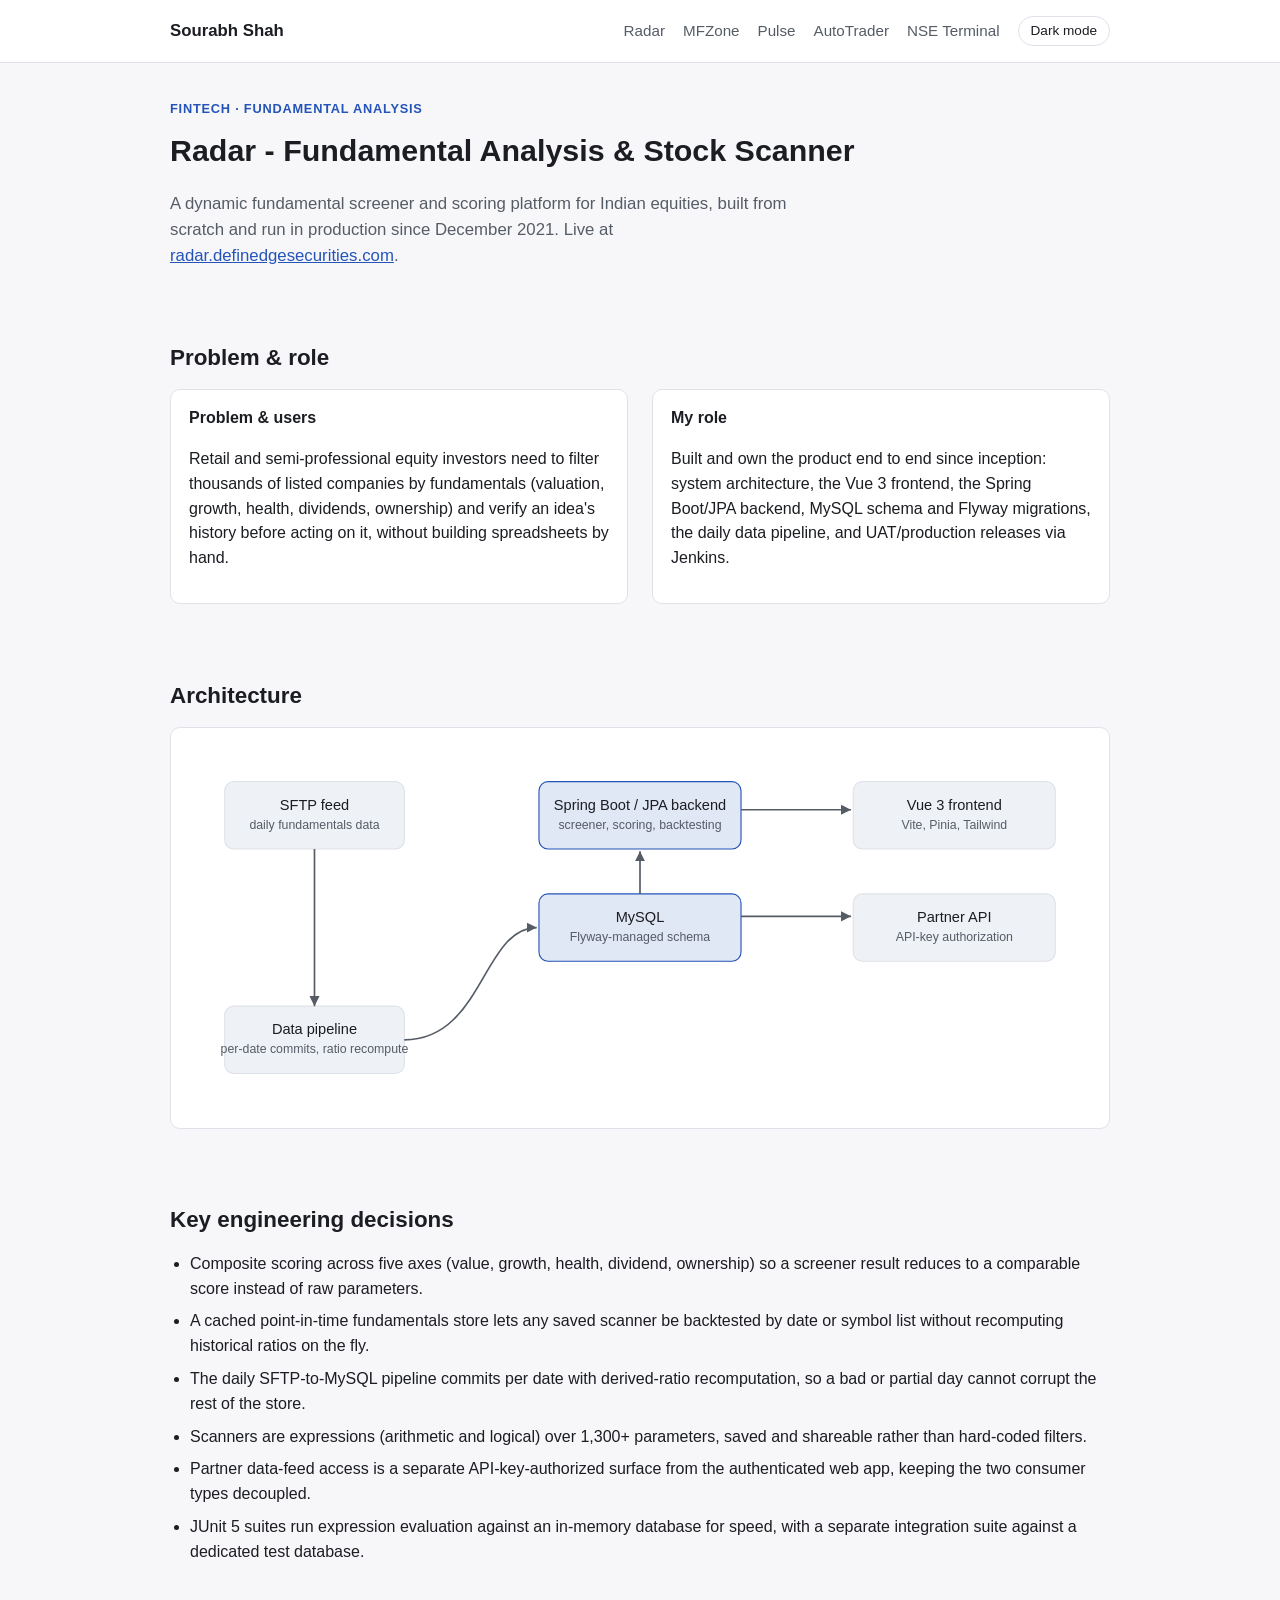
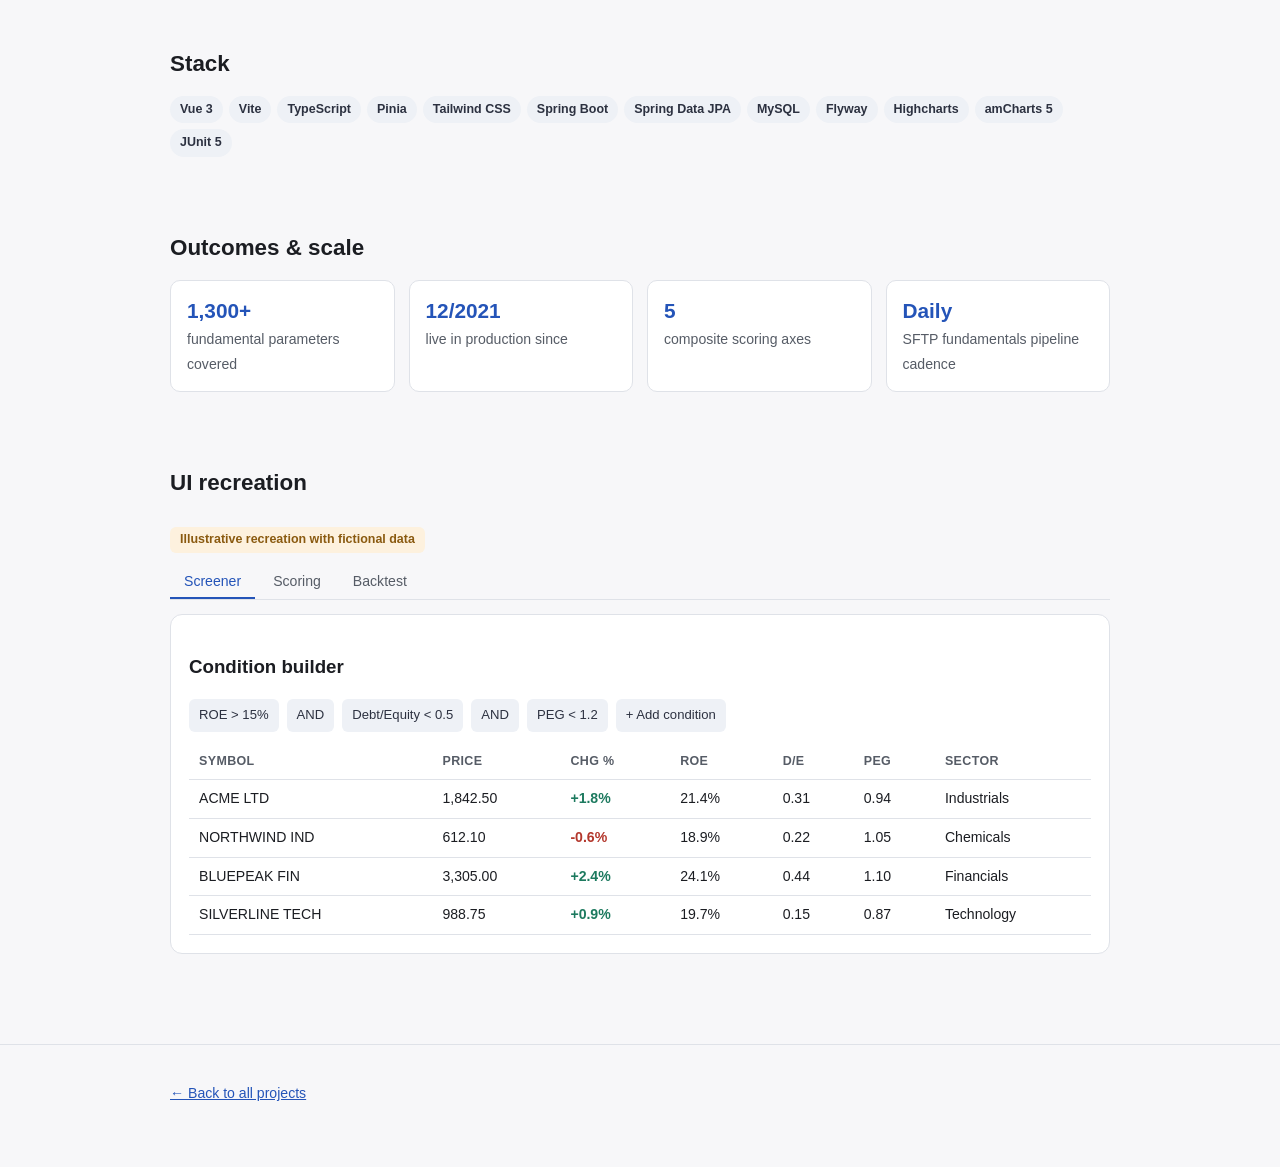
==== projects/radar.html @ 510c9274 "Add portfolio site: case studies for Radar, MFZone, Pulse, AutoTrader, NSE terminal Static HTML/CSS/" ====
<!doctype html>
<html lang="en">
<head>
<meta charset="utf-8">
<meta name="viewport" content="width=device-width, initial-scale=1">
<title>Radar - Fundamental Screener | Sourabh Shah</title>
<meta name="description" content="Case study: Radar, a fundamental analysis and stock screening platform for Indian equities.">
<script>try{var t=localStorage.getItem("theme");if(t)document.documentElement.setAttribute("data-theme",t);}catch(e){}</script>
<link rel="stylesheet" href="../style.css">
</head>
<body>
<header class="site-header">
  <div class="wrap">
    <a class="brand" href="../index.html">Sourabh Shah</a>
    <nav class="site-nav" aria-label="Primary">
      <a href="radar.html">Radar</a>
      <a href="mfzone.html">MFZone</a>
      <a href="pulse.html">Pulse</a>
      <a href="autotrader.html">AutoTrader</a>
      <a href="nse-terminal.html">NSE Terminal</a>
      <button class="theme-toggle" type="button">Dark mode</button>
    </nav>
  </div>
</header>

<main>
  <div class="wrap">
    <section class="case-header">
      <p class="kicker">Fintech &middot; Fundamental analysis</p>
      <h1>Radar - Fundamental Analysis &amp; Stock Scanner</h1>
      <p class="summary-line">A dynamic fundamental screener and scoring platform for Indian equities, built from scratch and run in production since December 2021. Live at <a href="https://radar.definedgesecurities.com" rel="noopener">radar.definedgesecurities.com</a>.</p>
    </section>

    <section aria-labelledby="context-heading">
      <h2 id="context-heading">Problem &amp; role</h2>
      <div class="two-col">
        <div class="info-box">
          <h3>Problem &amp; users</h3>
          <p>Retail and semi-professional equity investors need to filter thousands of listed companies by fundamentals (valuation, growth, health, dividends, ownership) and verify an idea's history before acting on it, without building spreadsheets by hand.</p>
        </div>
        <div class="info-box">
          <h3>My role</h3>
          <p>Built and own the product end to end since inception: system architecture, the Vue 3 frontend, the Spring Boot/JPA backend, MySQL schema and Flyway migrations, the daily data pipeline, and UAT/production releases via Jenkins.</p>
        </div>
      </div>
    </section>

    <section aria-labelledby="arch-heading">
      <h2 id="arch-heading">Architecture</h2>
      <div class="diagram-wrap">
        <svg viewBox="0 0 800 320" role="img" aria-label="Architecture diagram: an SFTP fundamentals feed lands in a MySQL database via a daily pipeline; a Spring Boot and JPA backend reads and writes that database and serves both the Vue 3 frontend and an external partner API over API-key authorization.">
          <defs>
            <marker id="arrowhead" markerWidth="8" markerHeight="8" refX="6" refY="3" orient="auto">
              <path d="M0,0 L6,3 L0,6 Z" fill="currentColor" style="color:var(--text-muted)"></path>
            </marker>
          </defs>

          <rect class="diagram-box" x="30" y="30" width="160" height="60" rx="8"></rect>
          <text class="diagram-label" x="110" y="55" text-anchor="middle">SFTP feed</text>
          <text class="diagram-sublabel" x="110" y="72" text-anchor="middle">daily fundamentals data</text>

          <rect class="diagram-box" x="30" y="230" width="160" height="60" rx="8"></rect>
          <text class="diagram-label" x="110" y="255" text-anchor="middle">Data pipeline</text>
          <text class="diagram-sublabel" x="110" y="272" text-anchor="middle">per-date commits, ratio recompute</text>

          <rect class="diagram-box accent" x="310" y="130" width="180" height="60" rx="8"></rect>
          <text class="diagram-label" x="400" y="155" text-anchor="middle">MySQL</text>
          <text class="diagram-sublabel" x="400" y="172" text-anchor="middle">Flyway-managed schema</text>

          <rect class="diagram-box accent" x="310" y="30" width="180" height="60" rx="8"></rect>
          <text class="diagram-label" x="400" y="55" text-anchor="middle">Spring Boot / JPA backend</text>
          <text class="diagram-sublabel" x="400" y="72" text-anchor="middle">screener, scoring, backtesting</text>

          <rect class="diagram-box" x="590" y="30" width="180" height="60" rx="8"></rect>
          <text class="diagram-label" x="680" y="55" text-anchor="middle">Vue 3 frontend</text>
          <text class="diagram-sublabel" x="680" y="72" text-anchor="middle">Vite, Pinia, Tailwind</text>

          <rect class="diagram-box" x="590" y="130" width="180" height="60" rx="8"></rect>
          <text class="diagram-label" x="680" y="155" text-anchor="middle">Partner API</text>
          <text class="diagram-sublabel" x="680" y="172" text-anchor="middle">API-key authorization</text>

          <path class="diagram-arrow" d="M110,90 L110,230"></path>
          <path class="diagram-arrow" d="M190,260 C260,260 260,160 308,160"></path>
          <path class="diagram-arrow" d="M400,130 L400,92"></path>
          <path class="diagram-arrow" d="M490,55 L588,55"></path>
          <path class="diagram-arrow" d="M490,150 C540,150 540,150 588,150"></path>
        </svg>
      </div>
    </section>

    <section aria-labelledby="decisions-heading">
      <h2 id="decisions-heading">Key engineering decisions</h2>
      <ul class="bullet-list">
        <li>Composite scoring across five axes (value, growth, health, dividend, ownership) so a screener result reduces to a comparable score instead of raw parameters.</li>
        <li>A cached point-in-time fundamentals store lets any saved scanner be backtested by date or symbol list without recomputing historical ratios on the fly.</li>
        <li>The daily SFTP-to-MySQL pipeline commits per date with derived-ratio recomputation, so a bad or partial day cannot corrupt the rest of the store.</li>
        <li>Scanners are expressions (arithmetic and logical) over 1,300+ parameters, saved and shareable rather than hard-coded filters.</li>
        <li>Partner data-feed access is a separate API-key-authorized surface from the authenticated web app, keeping the two consumer types decoupled.</li>
        <li>JUnit 5 suites run expression evaluation against an in-memory database for speed, with a separate integration suite against a dedicated test database.</li>
      </ul>
    </section>

    <section aria-labelledby="stack-heading">
      <h2 id="stack-heading">Stack</h2>
      <div class="chips">
        <span class="chip">Vue 3</span>
        <span class="chip">Vite</span>
        <span class="chip">TypeScript</span>
        <span class="chip">Pinia</span>
        <span class="chip">Tailwind CSS</span>
        <span class="chip">Spring Boot</span>
        <span class="chip">Spring Data JPA</span>
        <span class="chip">MySQL</span>
        <span class="chip">Flyway</span>
        <span class="chip">Highcharts</span>
        <span class="chip">amCharts 5</span>
        <span class="chip">JUnit 5</span>
      </div>
    </section>

    <section aria-labelledby="outcomes-heading">
      <h2 id="outcomes-heading">Outcomes &amp; scale</h2>
      <div class="outcomes-grid">
        <div class="outcome-card">
          <span class="stat">1,300+</span>
          <span class="stat-label">fundamental parameters covered</span>
        </div>
        <div class="outcome-card">
          <span class="stat">12/2021</span>
          <span class="stat-label">live in production since</span>
        </div>
        <div class="outcome-card">
          <span class="stat">5</span>
          <span class="stat-label">composite scoring axes</span>
        </div>
        <div class="outcome-card">
          <span class="stat">Daily</span>
          <span class="stat-label">SFTP fundamentals pipeline cadence</span>
        </div>
      </div>
    </section>

    <section aria-labelledby="ui-heading">
      <h2 id="ui-heading">UI recreation</h2>
      <p class="mockup-label">Illustrative recreation with fictional data</p>

      <div data-tabs>
        <div class="tabs">
          <button class="tab-btn active" type="button" data-tab-target="screener">Screener</button>
          <button class="tab-btn" type="button" data-tab-target="scoring">Scoring</button>
          <button class="tab-btn" type="button" data-tab-target="backtest">Backtest</button>
        </div>

        <div class="tab-panel active" data-tab="screener">
          <div class="mockup">
            <h3>Condition builder</h3>
            <div class="mockup-toolbar">
              <span class="pill">ROE &gt; 15%</span>
              <span class="pill">AND</span>
              <span class="pill">Debt/Equity &lt; 0.5</span>
              <span class="pill">AND</span>
              <span class="pill">PEG &lt; 1.2</span>
              <span class="pill">+ Add condition</span>
            </div>
            <table class="mock-table">
              <thead>
                <tr><th>Symbol</th><th>Price</th><th>Chg %</th><th>ROE</th><th>D/E</th><th>PEG</th><th>Sector</th></tr>
              </thead>
              <tbody>
                <tr><td>ACME LTD</td><td>1,842.50</td><td class="num-up">+1.8%</td><td>21.4%</td><td>0.31</td><td>0.94</td><td>Industrials</td></tr>
                <tr><td>NORTHWIND IND</td><td>612.10</td><td class="num-down">-0.6%</td><td>18.9%</td><td>0.22</td><td>1.05</td><td>Chemicals</td></tr>
                <tr><td>BLUEPEAK FIN</td><td>3,305.00</td><td class="num-up">+2.4%</td><td>24.1%</td><td>0.44</td><td>1.10</td><td>Financials</td></tr>
                <tr><td>SILVERLINE TECH</td><td>988.75</td><td class="num-up">+0.9%</td><td>19.7%</td><td>0.15</td><td>0.87</td><td>Technology</td></tr>
              </tbody>
            </table>
          </div>
        </div>

        <div class="tab-panel" data-tab="scoring">
          <div class="mockup">
            <h3>ACME LTD - composite score</h3>
            <div class="axis-bars">
              <div class="axis-row"><span>Value</span><span class="axis-track"><span class="axis-fill" style="width:72%"></span></span><span>72</span></div>
              <div class="axis-row"><span>Growth</span><span class="axis-track"><span class="axis-fill" style="width:85%"></span></span><span>85</span></div>
              <div class="axis-row"><span>Health</span><span class="axis-track"><span class="axis-fill" style="width:64%"></span></span><span>64</span></div>
              <div class="axis-row"><span>Dividend</span><span class="axis-track"><span class="axis-fill" style="width:40%"></span></span><span>40</span></div>
              <div class="axis-row"><span>Ownership</span><span class="axis-track"><span class="axis-fill" style="width:58%"></span></span><span>58</span></div>
            </div>
          </div>
        </div>

        <div class="tab-panel" data-tab="backtest">
          <div class="mockup">
            <h3>Backtest: "High ROE, low leverage" scanner, 2021-01-01 to 2025-12-31</h3>
            <div class="backtest-strip">
              <div class="stat-tile"><span class="v num-up">+184%</span><span class="l">Cumulative return</span></div>
              <div class="stat-tile"><span class="v">41</span><span class="l">Avg. matches per run</span></div>
              <div class="stat-tile"><span class="v">62%</span><span class="l">Hit rate (1Y fwd)</span></div>
              <div class="stat-tile"><span class="v num-down">-28%</span><span class="l">Max drawdown</span></div>
            </div>
          </div>
        </div>
      </div>
    </section>
  </div>
</main>

<footer class="site-footer">
  <div class="wrap">
    <p><a href="../index.html">&larr; Back to all projects</a></p>
  </div>
</footer>

<script src="../theme.js" defer></script>
</body>
</html>
---- style.css ----
/* Sourabh Shah - portfolio stylesheet. One shared file, no build step. */

:root {
  --bg: #f7f7f9;
  --bg-alt: #ffffff;
  --text: #1b1d22;
  --text-muted: #565c66;
  --border: #dfe2e8;
  --accent: #2454b8;
  --accent-2: #1d7a5f;
  --card-bg: #ffffff;
  --chip-bg: #eef1f6;
  --chip-text: #2c3140;
  --code-bg: #eef0f4;
  --shadow: 0 1px 2px rgba(20, 24, 33, 0.06), 0 4px 12px rgba(20, 24, 33, 0.05);
  --badge-good-bg: #e3f5ec;
  --badge-good-text: #14603f;
  --badge-warn-bg: #fdf1de;
  --badge-warn-text: #8a5a10;
  --badge-bad-bg: #fbe7e7;
  --badge-bad-text: #8a2323;
  --up: #1d7a5f;
  --down: #b3372c;
}

@media (prefers-color-scheme: dark) {
  :root:not([data-theme="light"]) {
    --bg: #14161b;
    --bg-alt: #1b1e25;
    --text: #eceef2;
    --text-muted: #a2a8b5;
    --border: #2c313c;
    --accent: #6c9bff;
    --accent-2: #57c79a;
    --card-bg: #1b1e25;
    --chip-bg: #262b35;
    --chip-text: #d3d8e2;
    --code-bg: #20242c;
    --shadow: 0 1px 2px rgba(0, 0, 0, 0.3), 0 4px 16px rgba(0, 0, 0, 0.35);
    --badge-good-bg: #143529;
    --badge-good-text: #6fdcae;
    --badge-warn-bg: #3a2c10;
    --badge-warn-text: #f0c069;
    --badge-bad-bg: #3a1414;
    --badge-bad-text: #f29a9a;
    --up: #57c79a;
    --down: #ef7a6d;
  }
}

:root[data-theme="dark"] {
  --bg: #14161b;
  --bg-alt: #1b1e25;
  --text: #eceef2;
  --text-muted: #a2a8b5;
  --border: #2c313c;
  --accent: #6c9bff;
  --accent-2: #57c79a;
  --card-bg: #1b1e25;
  --chip-bg: #262b35;
  --chip-text: #d3d8e2;
  --code-bg: #20242c;
  --shadow: 0 1px 2px rgba(0, 0, 0, 0.3), 0 4px 16px rgba(0, 0, 0, 0.35);
  --badge-good-bg: #143529;
  --badge-good-text: #6fdcae;
  --badge-warn-bg: #3a2c10;
  --badge-warn-text: #f0c069;
  --badge-bad-bg: #3a1414;
  --badge-bad-text: #f29a9a;
  --up: #57c79a;
  --down: #ef7a6d;
}

* {
  box-sizing: border-box;
}

html {
  color-scheme: light dark;
}

body {
  margin: 0;
  background: var(--bg);
  color: var(--text);
  font-family: -apple-system, BlinkMacSystemFont, "Segoe UI", Roboto, Helvetica, Arial, sans-serif;
  line-height: 1.55;
  font-size: 16px;
}

a {
  color: var(--accent);
}

.wrap {
  max-width: 980px;
  margin: 0 auto;
  padding: 0 20px;
}

/* Header / nav */

.site-header {
  border-bottom: 1px solid var(--border);
  background: var(--bg-alt);
}

.site-header .wrap {
  display: flex;
  align-items: center;
  justify-content: space-between;
  gap: 16px;
  padding-top: 16px;
  padding-bottom: 16px;
}

.brand {
  font-weight: 700;
  font-size: 1.05rem;
  color: var(--text);
  text-decoration: none;
}

.site-nav {
  display: flex;
  align-items: center;
  gap: 18px;
  flex-wrap: wrap;
}

.site-nav a {
  color: var(--text-muted);
  text-decoration: none;
  font-size: 0.95rem;
}

.site-nav a:hover {
  color: var(--accent);
}

.theme-toggle {
  border: 1px solid var(--border);
  background: var(--bg-alt);
  color: var(--text);
  border-radius: 999px;
  padding: 6px 12px;
  font-size: 0.85rem;
  cursor: pointer;
  line-height: 1.2;
}

.theme-toggle:hover {
  border-color: var(--accent);
}

/* Hero / intro */

.hero {
  padding: 48px 0 32px;
}

.hero h1 {
  margin: 0 0 6px;
  font-size: 2rem;
}

.hero .role {
  color: var(--accent);
  font-weight: 600;
  font-size: 1.1rem;
  margin: 0 0 10px;
}

.hero .meta {
  color: var(--text-muted);
  margin: 0 0 18px;
}

.hero .stack-line {
  color: var(--text-muted);
  max-width: 65ch;
}

/* Sections */

section {
  padding: 28px 0;
}

section h2 {
  font-size: 1.4rem;
  margin-bottom: 14px;
}

/* Project grid on index */

.project-grid {
  display: grid;
  grid-template-columns: repeat(auto-fit, minmax(260px, 1fr));
  gap: 16px;
}

.project-card {
  background: var(--card-bg);
  border: 1px solid var(--border);
  border-radius: 12px;
  padding: 18px;
  box-shadow: var(--shadow);
  display: flex;
  flex-direction: column;
  gap: 8px;
  text-decoration: none;
  color: inherit;
}

.project-card:hover {
  border-color: var(--accent);
}

.project-card h3 {
  margin: 0;
  font-size: 1.1rem;
}

.project-card p {
  margin: 0;
  color: var(--text-muted);
  font-size: 0.92rem;
}

.project-card .chips {
  margin-top: auto;
  padding-top: 8px;
}

/* Chips */

.chips {
  display: flex;
  flex-wrap: wrap;
  gap: 6px;
}

.chip {
  background: var(--chip-bg);
  color: var(--chip-text);
  border-radius: 999px;
  padding: 4px 10px;
  font-size: 0.78rem;
  font-weight: 600;
  white-space: nowrap;
}

/* Skills block */

.skills-block {
  display: grid;
  grid-template-columns: repeat(auto-fit, minmax(220px, 1fr));
  gap: 18px;
}

.skills-block h3 {
  font-size: 0.9rem;
  text-transform: uppercase;
  letter-spacing: 0.04em;
  color: var(--text-muted);
  margin: 0 0 8px;
}

/* Contact */

.contact-list {
  list-style: none;
  padding: 0;
  margin: 0;
  display: flex;
  flex-wrap: wrap;
  gap: 18px;
}

.contact-list a {
  text-decoration: none;
}

/* Footer */

.site-footer {
  border-top: 1px solid var(--border);
  margin-top: 40px;
  padding: 24px 0 48px;
  color: var(--text-muted);
  font-size: 0.88rem;
}

/* Case study pages */

.case-header {
  padding: 36px 0 8px;
}

.case-header .kicker {
  color: var(--accent);
  font-weight: 600;
  text-transform: uppercase;
  font-size: 0.8rem;
  letter-spacing: 0.06em;
  margin: 0 0 8px;
}

.case-header h1 {
  margin: 0 0 10px;
  font-size: 1.9rem;
}

.summary-line {
  font-size: 1.05rem;
  color: var(--text-muted);
  max-width: 70ch;
}

.two-col {
  display: grid;
  grid-template-columns: 1fr 1fr;
  gap: 24px;
}

@media (max-width: 720px) {
  .two-col {
    grid-template-columns: 1fr;
  }
}

.info-box {
  background: var(--card-bg);
  border: 1px solid var(--border);
  border-radius: 10px;
  padding: 16px 18px;
}

.info-box h3 {
  margin-top: 0;
  font-size: 1rem;
}

ul.bullet-list {
  margin: 0;
  padding-left: 20px;
}

ul.bullet-list li {
  margin-bottom: 8px;
}

/* Architecture diagram */

.diagram-wrap {
  background: var(--card-bg);
  border: 1px solid var(--border);
  border-radius: 10px;
  padding: 20px;
  overflow-x: auto;
}

.diagram-wrap svg {
  width: 100%;
  height: auto;
  min-width: 560px;
  display: block;
}

.diagram-box {
  fill: var(--chip-bg);
  stroke: var(--border);
  stroke-width: 1;
}

.diagram-box.accent {
  fill: var(--accent);
  fill-opacity: 0.14;
  stroke: var(--accent);
}

.diagram-label {
  fill: var(--text);
  font-size: 13px;
  font-family: -apple-system, BlinkMacSystemFont, "Segoe UI", Roboto, Helvetica, Arial, sans-serif;
}

.diagram-sublabel {
  fill: var(--text-muted);
  font-size: 11px;
  font-family: -apple-system, BlinkMacSystemFont, "Segoe UI", Roboto, Helvetica, Arial, sans-serif;
}

.diagram-arrow {
  stroke: var(--text-muted);
  stroke-width: 1.5;
  fill: none;
  marker-end: url(#arrowhead);
}

/* Outcomes list */

.outcomes-grid {
  display: grid;
  grid-template-columns: repeat(auto-fit, minmax(200px, 1fr));
  gap: 14px;
}

.outcome-card {
  background: var(--card-bg);
  border: 1px solid var(--border);
  border-radius: 10px;
  padding: 14px 16px;
}

.outcome-card .stat {
  font-size: 1.3rem;
  font-weight: 700;
  color: var(--accent);
  display: block;
}

.outcome-card .stat-label {
  color: var(--text-muted);
  font-size: 0.88rem;
}

/* UI recreation mockups */

.mockup-label {
  display: inline-block;
  background: var(--badge-warn-bg);
  color: var(--badge-warn-text);
  border-radius: 6px;
  padding: 3px 10px;
  font-size: 0.78rem;
  font-weight: 600;
  margin-bottom: 12px;
}

.mockup {
  background: var(--card-bg);
  border: 1px solid var(--border);
  border-radius: 12px;
  padding: 18px;
  margin-bottom: 22px;
  overflow-x: auto;
}

.mockup h4 {
  margin-top: 0;
  font-size: 1rem;
}

.mockup-toolbar {
  display: flex;
  gap: 8px;
  flex-wrap: wrap;
  margin-bottom: 12px;
}

.mockup-toolbar .pill {
  background: var(--chip-bg);
  color: var(--chip-text);
  border-radius: 6px;
  padding: 6px 10px;
  font-size: 0.82rem;
}

table.mock-table {
  width: 100%;
  border-collapse: collapse;
  font-size: 0.88rem;
  min-width: 480px;
}

table.mock-table th,
table.mock-table td {
  text-align: left;
  padding: 8px 10px;
  border-bottom: 1px solid var(--border);
  white-space: nowrap;
}

table.mock-table th {
  color: var(--text-muted);
  font-weight: 600;
  font-size: 0.78rem;
  text-transform: uppercase;
  letter-spacing: 0.03em;
}

.num-up {
  color: var(--up);
  font-weight: 600;
}

.num-down {
  color: var(--down);
  font-weight: 600;
}

.badge {
  display: inline-block;
  border-radius: 999px;
  padding: 3px 10px;
  font-size: 0.76rem;
  font-weight: 700;
}

.badge-good {
  background: var(--badge-good-bg);
  color: var(--badge-good-text);
}

.badge-warn {
  background: var(--badge-warn-bg);
  color: var(--badge-warn-text);
}

.badge-bad {
  background: var(--badge-bad-bg);
  color: var(--badge-bad-text);
}

/* Axis / score bars */

.axis-bars {
  display: flex;
  flex-direction: column;
  gap: 10px;
}

.axis-row {
  display: grid;
  grid-template-columns: 90px 1fr 34px;
  align-items: center;
  gap: 10px;
  font-size: 0.85rem;
}

.axis-track {
  background: var(--chip-bg);
  border-radius: 999px;
  height: 10px;
  overflow: hidden;
}

.axis-fill {
  background: var(--accent-2);
  height: 100%;
  border-radius: 999px;
}

/* Backtest strip */

.backtest-strip {
  display: grid;
  grid-template-columns: repeat(auto-fit, minmax(140px, 1fr));
  gap: 12px;
}

.backtest-strip .stat-tile {
  background: var(--bg);
  border: 1px solid var(--border);
  border-radius: 8px;
  padding: 10px 12px;
}

.backtest-strip .stat-tile .v {
  font-weight: 700;
  font-size: 1.1rem;
  display: block;
}

.backtest-strip .stat-tile .l {
  color: var(--text-muted);
  font-size: 0.78rem;
}

/* Fund comparison cards */

.fund-cards {
  display: grid;
  grid-template-columns: repeat(auto-fit, minmax(220px, 1fr));
  gap: 14px;
  margin-bottom: 16px;
}

.fund-card {
  background: var(--bg);
  border: 1px solid var(--border);
  border-radius: 10px;
  padding: 14px;
}

.fund-card h5 {
  margin: 0 0 4px;
  font-size: 0.95rem;
}

.fund-card .ret {
  font-weight: 700;
  color: var(--up);
}

/* Forms in mockups */

.mock-form {
  display: grid;
  grid-template-columns: repeat(auto-fit, minmax(160px, 1fr));
  gap: 12px;
  max-width: 640px;
}

.mock-form label {
  display: block;
  font-size: 0.78rem;
  color: var(--text-muted);
  margin-bottom: 4px;
}

.mock-form input,
.mock-form select {
  width: 100%;
  padding: 8px 10px;
  border-radius: 6px;
  border: 1px solid var(--border);
  background: var(--bg-alt);
  color: var(--text);
  font-size: 0.9rem;
}

.mock-btn {
  display: inline-block;
  background: var(--accent);
  color: #fff;
  border: none;
  border-radius: 6px;
  padding: 9px 16px;
  font-size: 0.9rem;
  font-weight: 600;
  cursor: pointer;
}

/* Document summary card (Pulse) */

.doc-card {
  background: var(--bg);
  border: 1px solid var(--border);
  border-radius: 10px;
  padding: 16px;
}

.doc-card .doc-meta {
  color: var(--text-muted);
  font-size: 0.82rem;
  margin-bottom: 8px;
}

.confidence {
  display: inline-flex;
  align-items: center;
  gap: 6px;
  font-size: 0.8rem;
  font-weight: 600;
}

/* Tabs (used in mockups needing a JS tab switch) */

.tabs {
  display: flex;
  gap: 4px;
  border-bottom: 1px solid var(--border);
  margin-bottom: 14px;
}

.tab-btn {
  background: none;
  border: none;
  padding: 8px 14px;
  font-size: 0.88rem;
  color: var(--text-muted);
  cursor: pointer;
  border-bottom: 2px solid transparent;
}

.tab-btn.active {
  color: var(--accent);
  border-bottom-color: var(--accent);
}

.tab-panel {
  display: none;
}

.tab-panel.active {
  display: block;
}

/* Scanner / log rows */

.log-row {
  display: flex;
  justify-content: space-between;
  gap: 12px;
  padding: 8px 0;
  border-bottom: 1px solid var(--border);
  font-size: 0.85rem;
  flex-wrap: wrap;
}

.log-row:last-child {
  border-bottom: none;
}

/* Responsive */

@media (max-width: 480px) {
  .hero h1 {
    font-size: 1.6rem;
  }

  .site-nav {
    gap: 12px;
  }

  .axis-row {
    grid-template-columns: 70px 1fr 30px;
  }
}
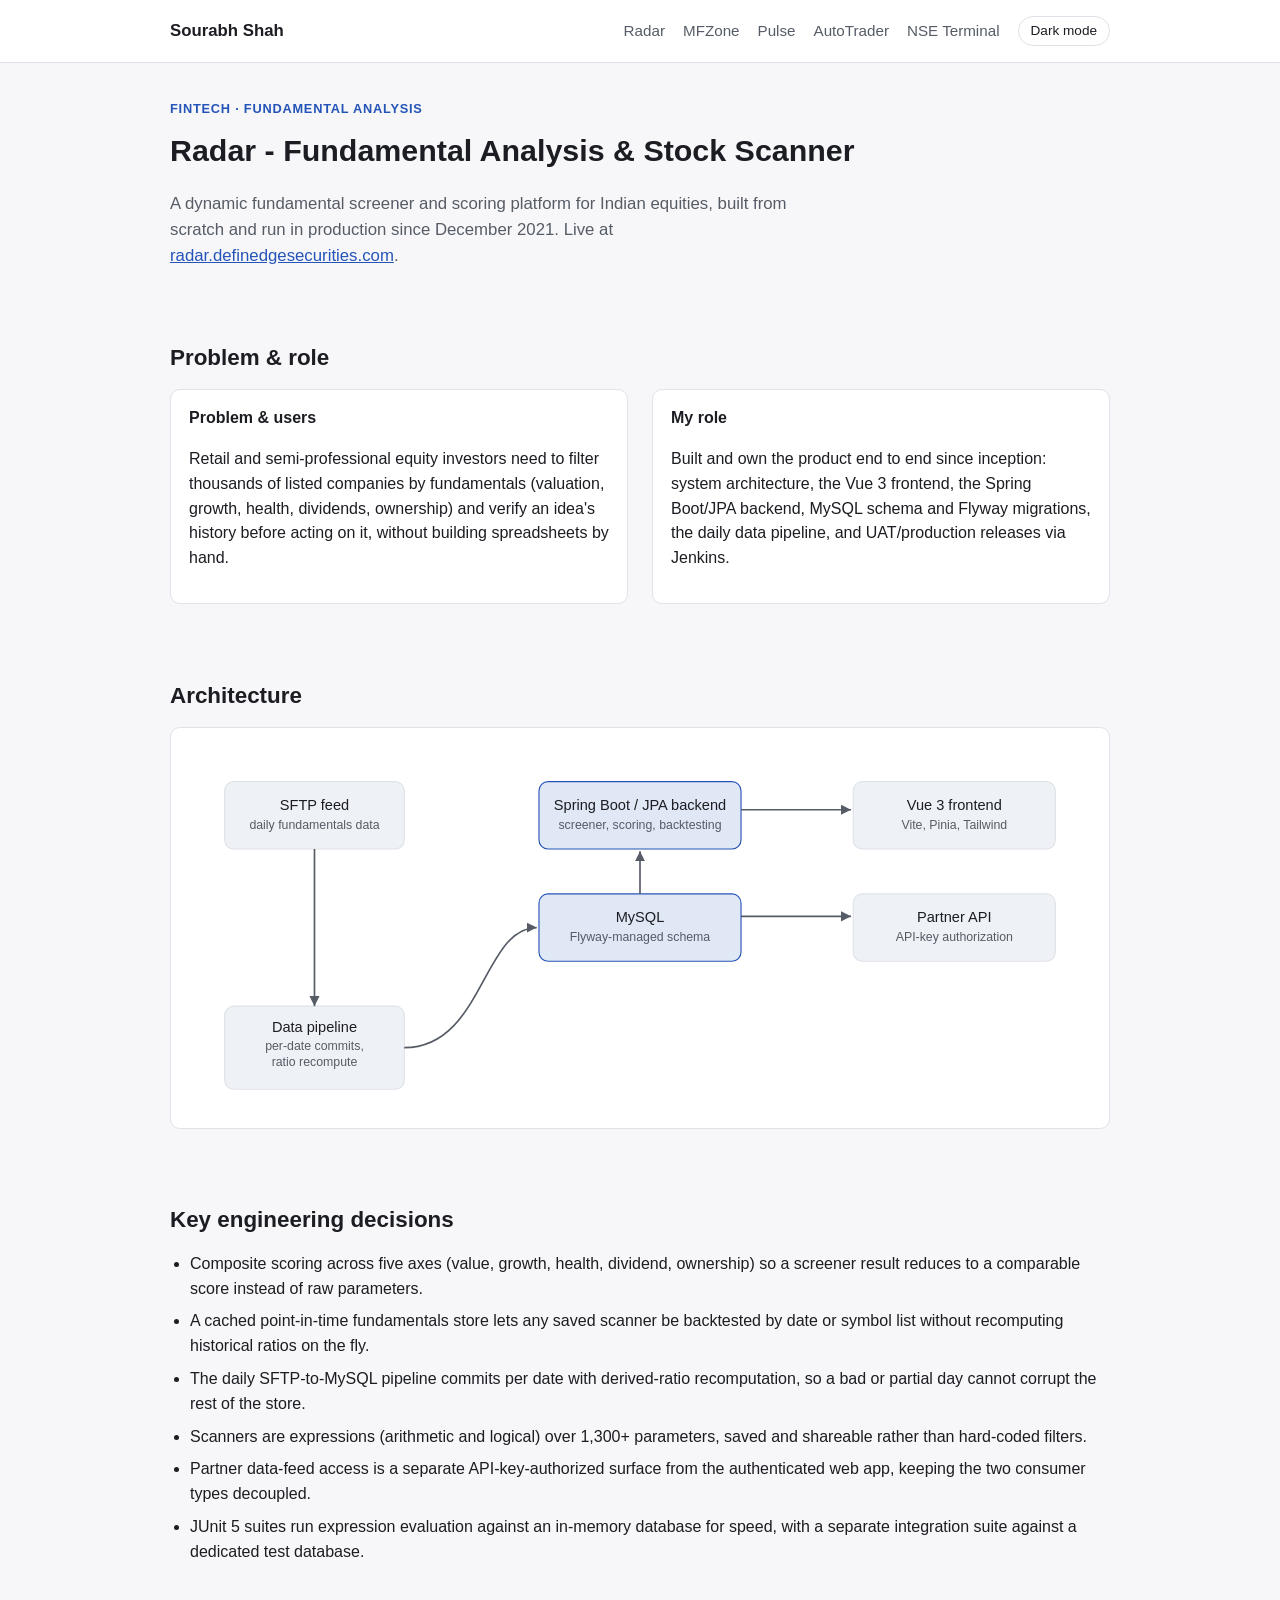
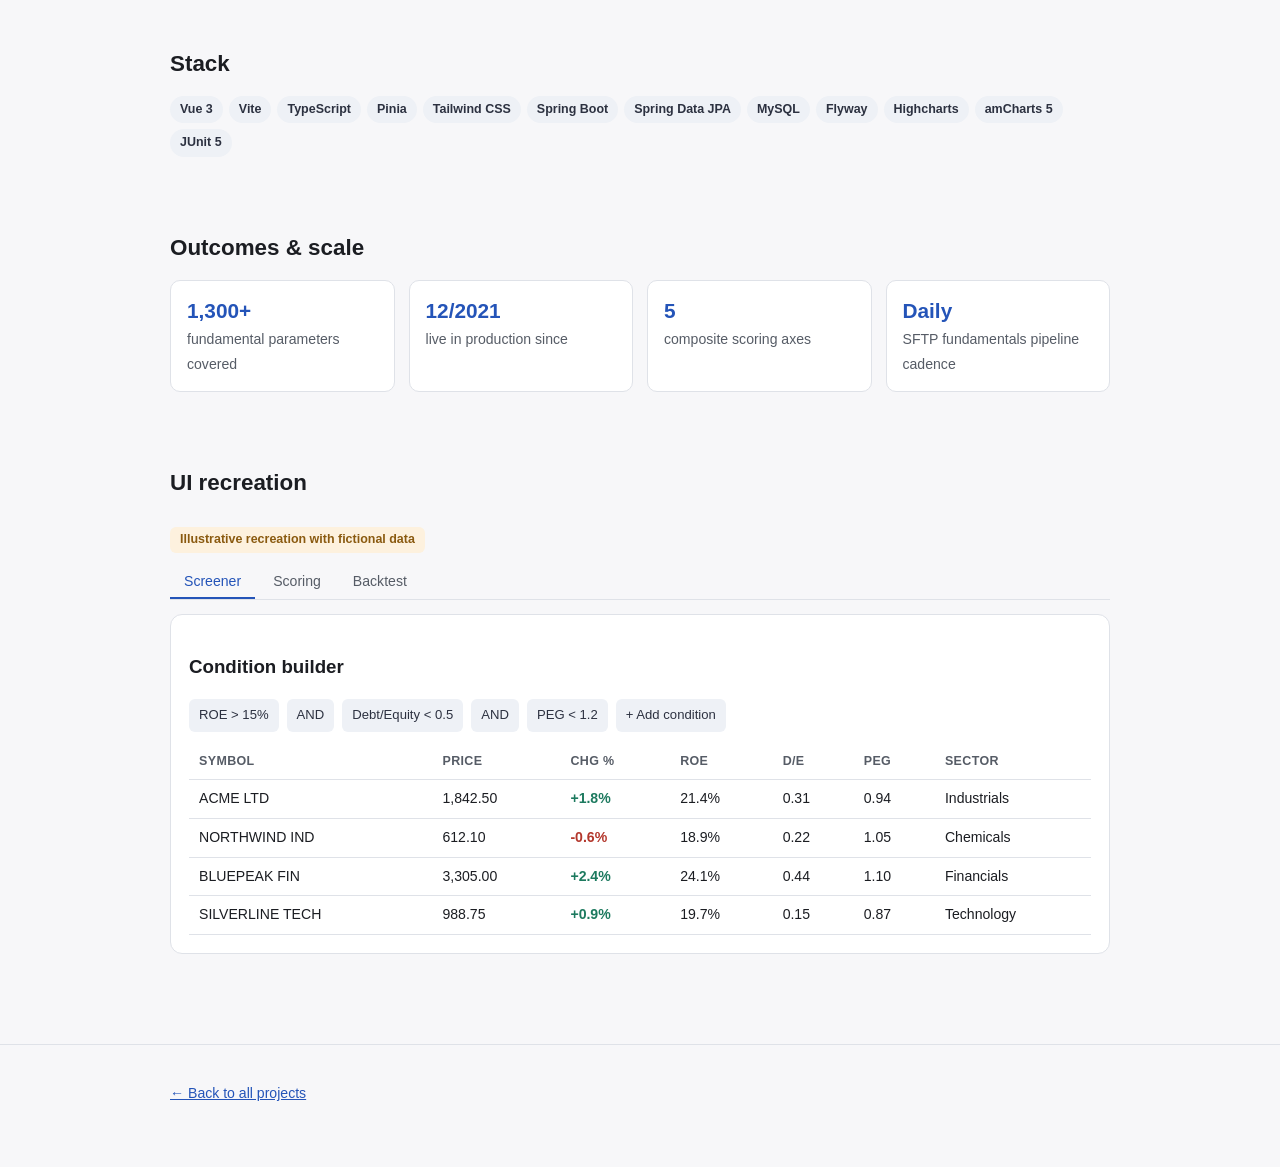
==== commit 50d9dded: "Add LinkedIn link to contact section, fix diagram text overflow The Data pipeline box on the Radar a" ====
--- a/projects/radar.html
+++ b/projects/radar.html
@@ -59,9 +59,10 @@
           <text class="diagram-label" x="110" y="55" text-anchor="middle">SFTP feed</text>
           <text class="diagram-sublabel" x="110" y="72" text-anchor="middle">daily fundamentals data</text>
 
-          <rect class="diagram-box" x="30" y="230" width="160" height="60" rx="8"></rect>
-          <text class="diagram-label" x="110" y="255" text-anchor="middle">Data pipeline</text>
-          <text class="diagram-sublabel" x="110" y="272" text-anchor="middle">per-date commits, ratio recompute</text>
+          <rect class="diagram-box" x="30" y="230" width="160" height="74" rx="8"></rect>
+          <text class="diagram-label" x="110" y="253" text-anchor="middle">Data pipeline</text>
+          <text class="diagram-sublabel" x="110" y="269" text-anchor="middle">per-date commits,</text>
+          <text class="diagram-sublabel" x="110" y="283" text-anchor="middle">ratio recompute</text>
 
           <rect class="diagram-box accent" x="310" y="130" width="180" height="60" rx="8"></rect>
           <text class="diagram-label" x="400" y="155" text-anchor="middle">MySQL</text>
@@ -80,7 +81,7 @@
           <text class="diagram-sublabel" x="680" y="172" text-anchor="middle">API-key authorization</text>
 
           <path class="diagram-arrow" d="M110,90 L110,230"></path>
-          <path class="diagram-arrow" d="M190,260 C260,260 260,160 308,160"></path>
+          <path class="diagram-arrow" d="M190,267 C260,267 260,160 308,160"></path>
           <path class="diagram-arrow" d="M400,130 L400,92"></path>
           <path class="diagram-arrow" d="M490,55 L588,55"></path>
           <path class="diagram-arrow" d="M490,150 C540,150 540,150 588,150"></path>
